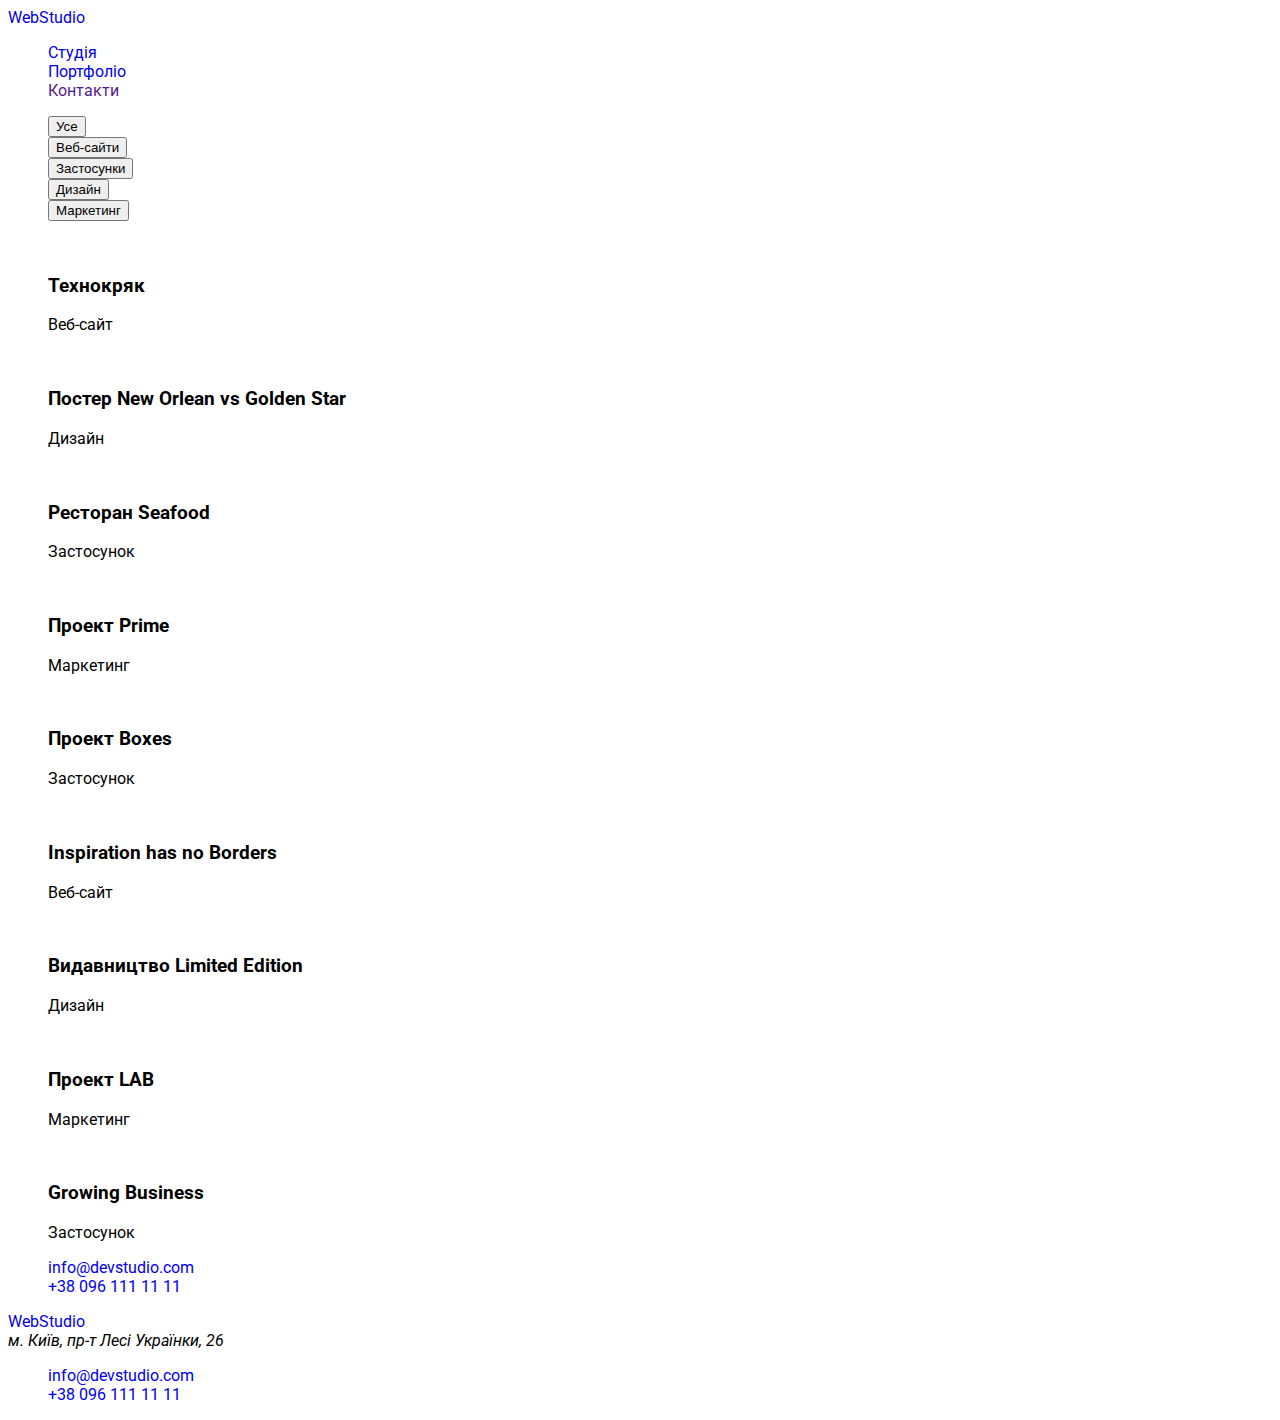
==== portfolio.html @ 5c5d0415 "modified:   index.html 	new file:   portfolio.html 	modified:   styles.css" ====
<!DOCTYPE html>
<html lang="en">

<head>
    <meta charset="UTF-8">
    <meta http-equiv="X-UA-Compatible" content="IE=edge">
    <meta name="viewport" content="width=device-width, initial-scale=1.0">
    <link rel="preconnect" href="https://fonts.googleapis.com">
    <link rel="preconnect" href="https://fonts.gstatic.com" crossorigin>
    <link
        href="https://fonts.googleapis.com/css2?family=Raleway:wght@700&family=Roboto:wght@400;500;700;900&display=swap"
        rel="stylesheet">
    <link rel="stylesheet" href="styles.css">
    <title>Webstudio - Portfolio</title>
</head>

<body>
    <header>
        <a href="index.html"><span>Web</span>Studio</a>
        <nav>
            <ul>
                <li><a href="index.html">Студія</a></li>
                <li><a href="portfolio.html">Портфоліо</a></li>
                <li><a href="">Контакти</a></li>
            </ul>
        </nav>
        <main>
            <section>
                <ul>
                    <li><button>Усе</button></li>
                    <li><button>Веб-сайти</button></li>
                    <li><button>Застосунки</button></li>
                    <li><button>Дизайн</button></li>
                    <li><button>Маркетинг</button></li>
                </ul>
                <ul>
                    <li>
                        <img src="images/marketEl1.jpg" alt="">
                        <h3>Технокряк</h3>
                        <p>Веб-сайт</p>
                    </li>
                    <li>
                        <img src="images/marketEl2.jpg" alt="">
                        <h3>Постер New Orlean vs Golden Star</h3>
                        <p>Дизайн</p>
                    </li>
                    <li>
                        <img src="images/marketEl3.jpg" alt="">
                        <h3>Ресторан Seafood</h3>
                        <p>Застосунок</p>
                    </li>
                    <li>
                        <img src="images/marketEl4.jpg" alt="">
                        <h3>Проект Prime</h3>
                        <p>Маркетинг</p>
                    </li>
                    <li>
                        <img src="images/marketEl5.jpg" alt="">
                        <h3>Проект Boxes</h3>
                        <p>Застосунок</p>
                    </li>
                    <li>
                        <img src="images/marketEl6.jpg" alt="">
                        <h3>Inspiration has no Borders</h3>
                        <p>Веб-сайт</p>
                    </li>
                    <li>
                        <img src="images/marketEl7.jpg" alt="">
                        <h3>Видавництво Limited Edition</h3>
                        <p>Дизайн</p>
                    </li>
                    <li>
                        <img src="images/marketEl8.jpg" alt="">
                        <h3>Проект LAB</h3>
                        <p>Маркетинг</p>
                    </li>
                    <li>
                        <img src="images/marketEl9.jpg" alt="">
                        <h3>Growing Business</h3>
                        <p>Застосунок</p>
                    </li>
                </ul>
            </section>
        </main>
        <ul>
            <li><a href="mailto:info@devstudio.com">info@devstudio.com</a></li>
            <li><a href="tel:+380961111111">+38 096 111 11 11</a></li>
        </ul>
    </header>
    <main></main>
    <footer>
        <a href="index.html"><span>Web</span>Studio</a>
        <address>м. Київ, пр-т Лесі Українки, 26</address>
        <ul>
            <li><a href="mailto:info@devstudio.com">info@devstudio.com</a></li>
            <li><a href="tel:+380961111111">+38 096 111 11 11</a></li>
        </ul>
    </footer>
</body>

</html>
---- styles.css ----
/* 
background: #2196F3;
background: #212121;
background: #757575;
background: #FFFFFF99;
*/

body {
    font-family: 'Roboto', sans-serif;
}

a {
    text-decoration: none;
}

ul {
    list-style: none;
}
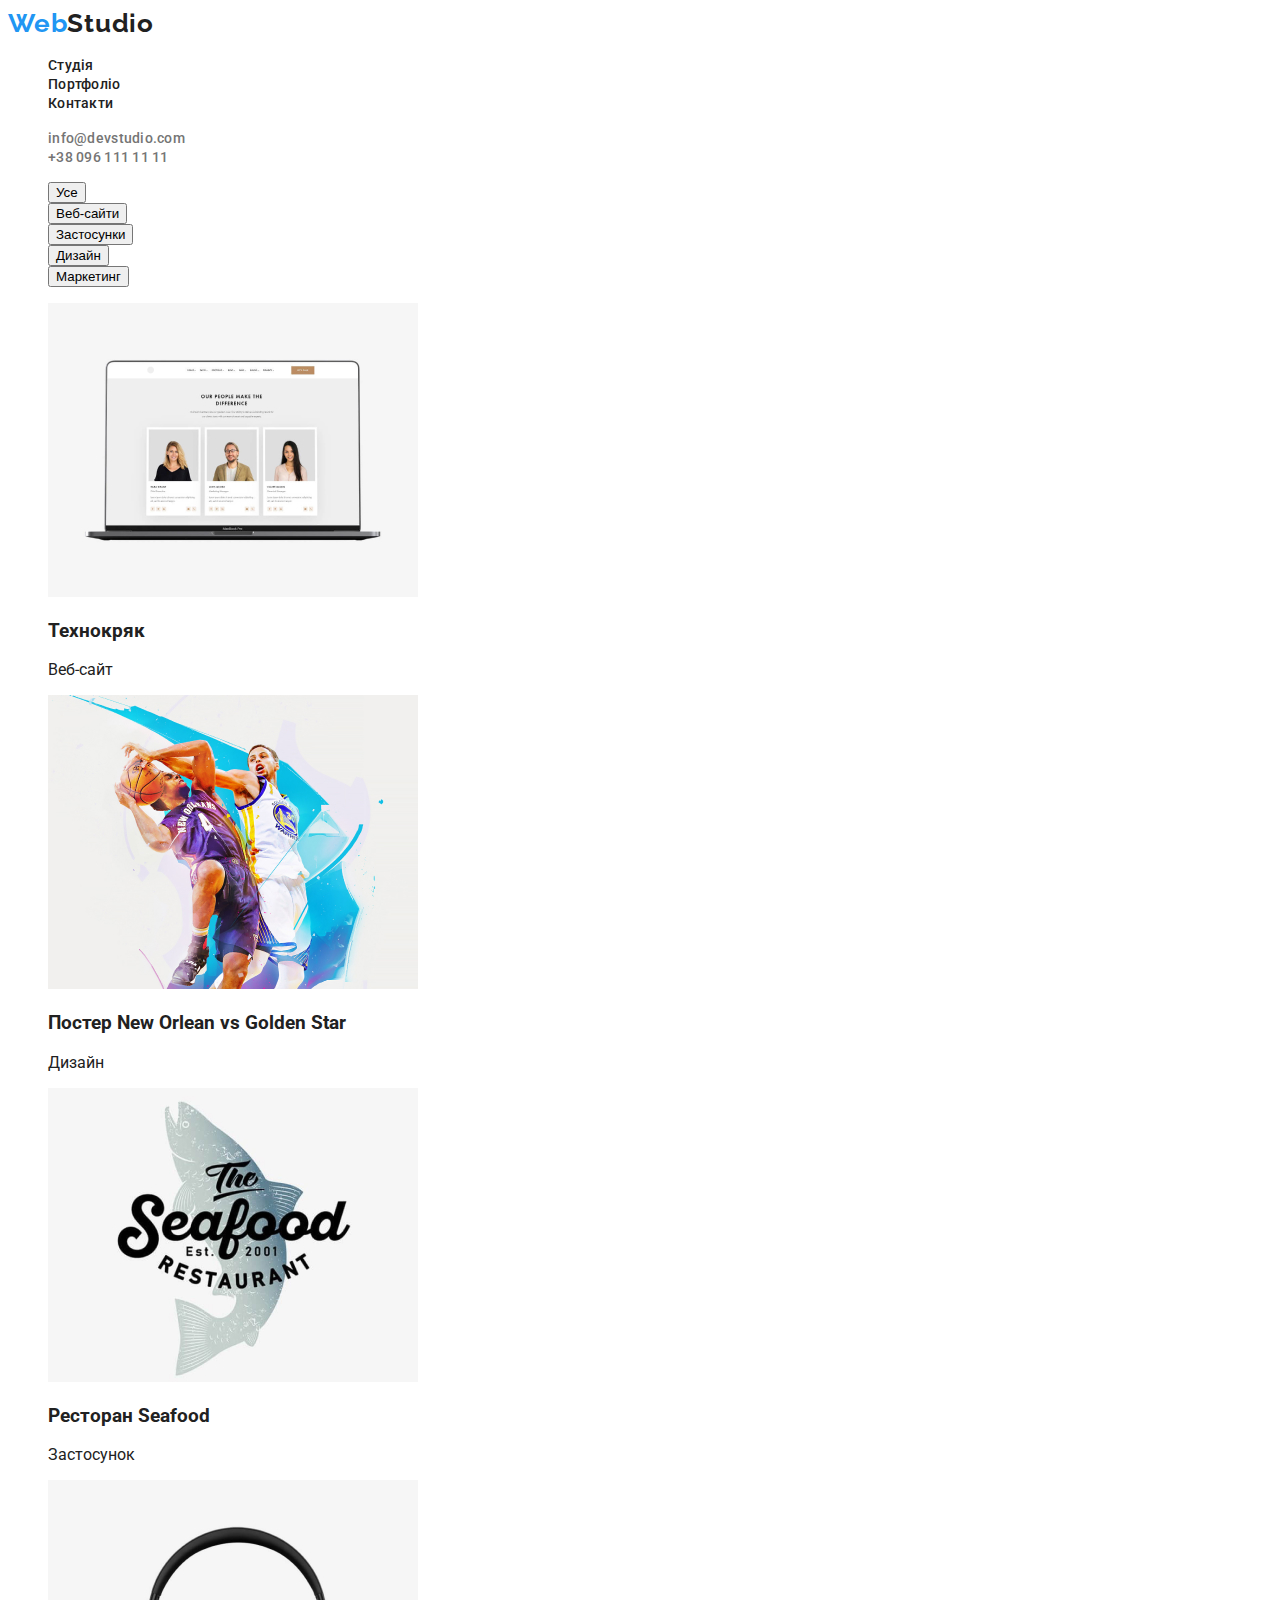
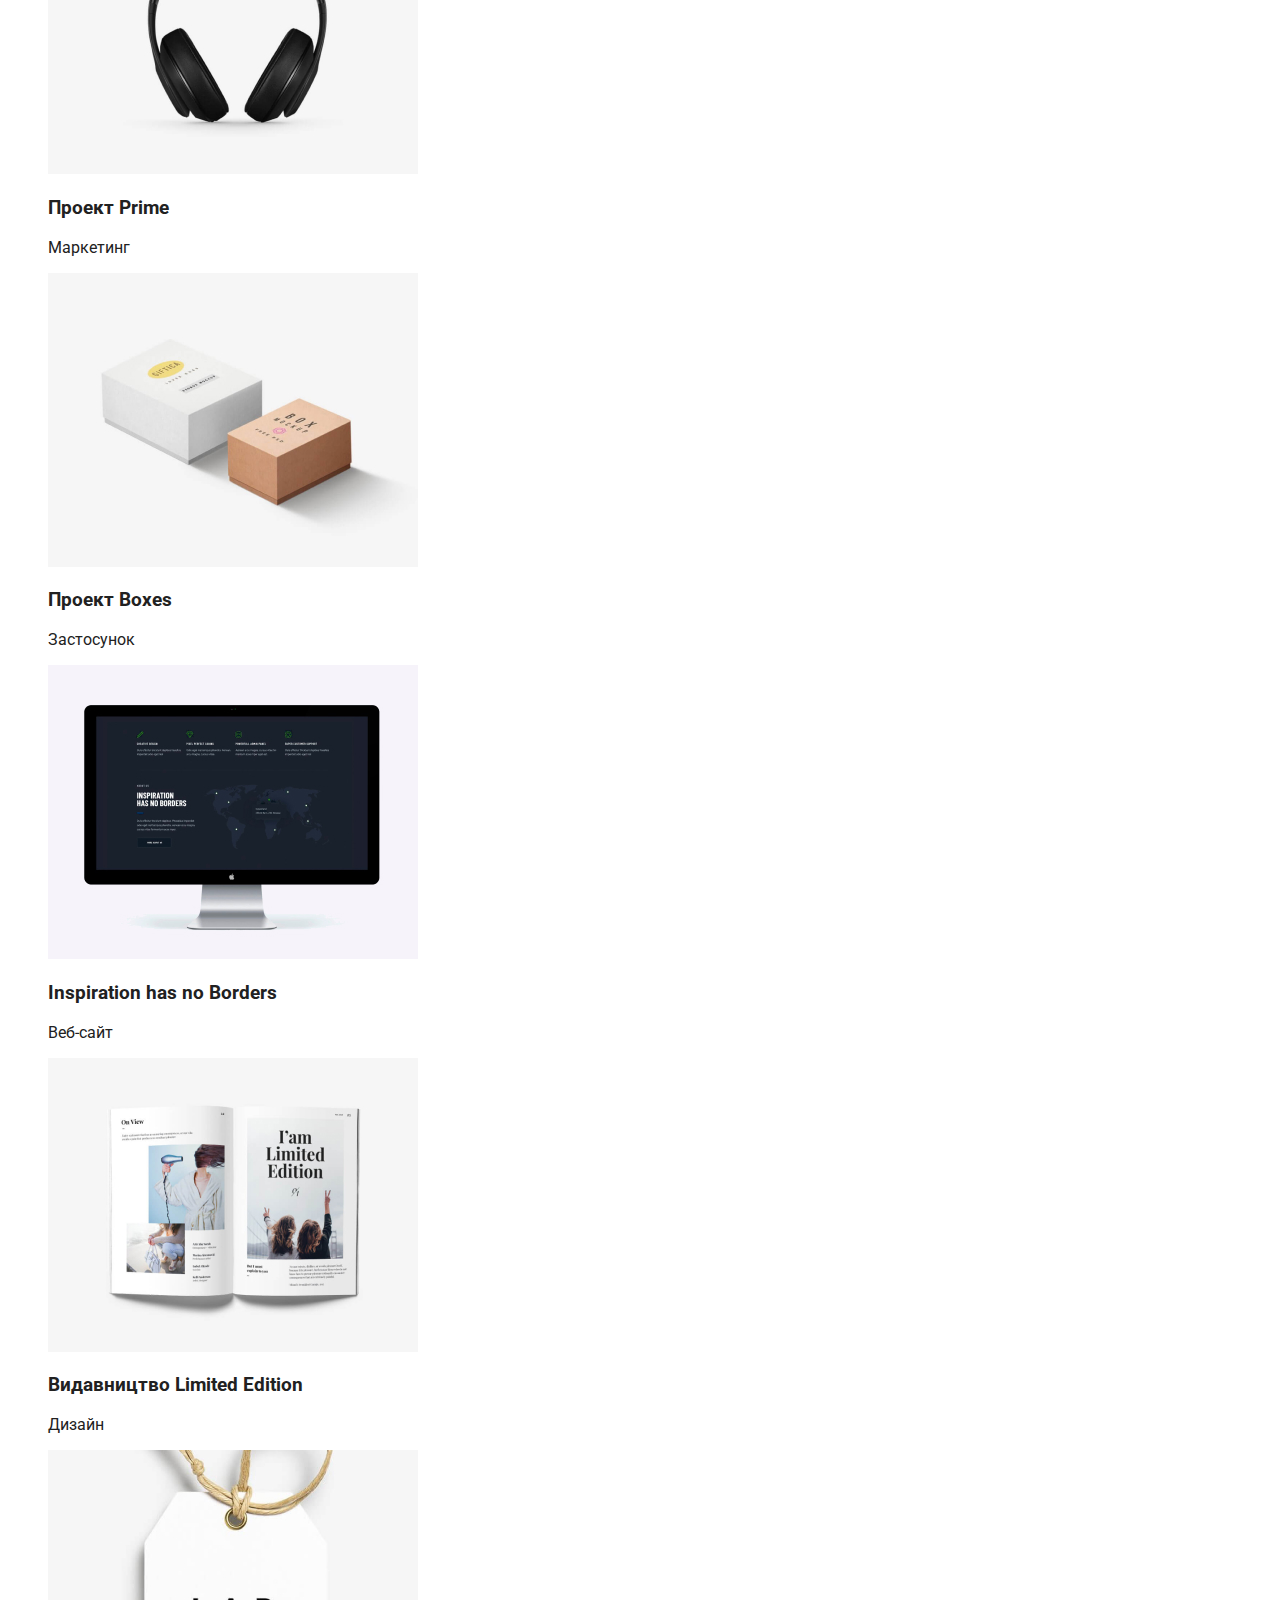
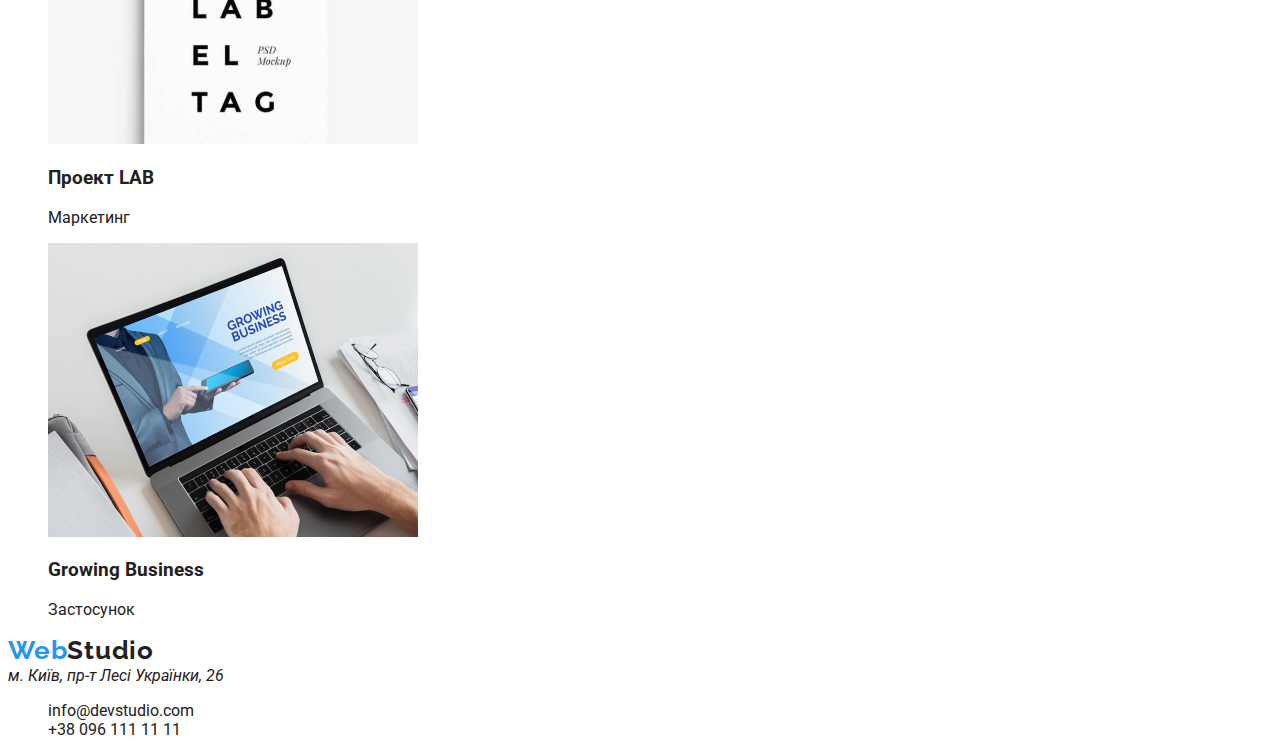
==== commit 35af5d91: "modified:   index.html 	modified:   portfolio.html 	modified:   styles.css" ====
--- a/portfolio.html
+++ b/portfolio.html
@@ -16,80 +16,89 @@
 
 <body>
     <header>
-        <a href="index.html"><span>Web</span>Studio</a>
+        <a class="logo" href="index.html"><span>Web</span>Studio</a>
         <nav>
-            <ul>
-                <li><a href="index.html">Студія</a></li>
-                <li><a href="portfolio.html">Портфоліо</a></li>
-                <li><a href="">Контакти</a></li>
+            <ul class="nav-list">
+                <li class="naw-item">
+                    <a class="nav-link" href="index.html">Студія</a>
+                </li>
+                <li class="naw-item">
+                    <a class="nav-link" href="portfolio.html">Портфоліо</a>
+                </li>
+                <li class="naw-item">
+                    <a class="nav-link" href="">Контакти</a>
+                </li>
             </ul>
         </nav>
-        <main>
-            <section>
-                <ul>
-                    <li><button>Усе</button></li>
-                    <li><button>Веб-сайти</button></li>
-                    <li><button>Застосунки</button></li>
-                    <li><button>Дизайн</button></li>
-                    <li><button>Маркетинг</button></li>
-                </ul>
-                <ul>
-                    <li>
-                        <img src="images/marketEl1.jpg" alt="">
-                        <h3>Технокряк</h3>
-                        <p>Веб-сайт</p>
-                    </li>
-                    <li>
-                        <img src="images/marketEl2.jpg" alt="">
-                        <h3>Постер New Orlean vs Golden Star</h3>
-                        <p>Дизайн</p>
-                    </li>
-                    <li>
-                        <img src="images/marketEl3.jpg" alt="">
-                        <h3>Ресторан Seafood</h3>
-                        <p>Застосунок</p>
-                    </li>
-                    <li>
-                        <img src="images/marketEl4.jpg" alt="">
-                        <h3>Проект Prime</h3>
-                        <p>Маркетинг</p>
-                    </li>
-                    <li>
-                        <img src="images/marketEl5.jpg" alt="">
-                        <h3>Проект Boxes</h3>
-                        <p>Застосунок</p>
-                    </li>
-                    <li>
-                        <img src="images/marketEl6.jpg" alt="">
-                        <h3>Inspiration has no Borders</h3>
-                        <p>Веб-сайт</p>
-                    </li>
-                    <li>
-                        <img src="images/marketEl7.jpg" alt="">
-                        <h3>Видавництво Limited Edition</h3>
-                        <p>Дизайн</p>
-                    </li>
-                    <li>
-                        <img src="images/marketEl8.jpg" alt="">
-                        <h3>Проект LAB</h3>
-                        <p>Маркетинг</p>
-                    </li>
-                    <li>
-                        <img src="images/marketEl9.jpg" alt="">
-                        <h3>Growing Business</h3>
-                        <p>Застосунок</p>
-                    </li>
-                </ul>
-            </section>
-        </main>
-        <ul>
-            <li><a href="mailto:info@devstudio.com">info@devstudio.com</a></li>
-            <li><a href="tel:+380961111111">+38 096 111 11 11</a></li>
+        <ul class="contacts-list">
+            <li class="contact-item">
+                <a class="contact-link" href="mailto:info@devstudio.com">info@devstudio.com</a>
+            </li>
+            <li class="contact-item">
+                <a class="contact-link" href="tel:+380961111111">+38 096 111 11 11</a>
+            </li>
         </ul>
     </header>
-    <main></main>
+    <main>
+        <section>
+            <ul>
+                <li><button>Усе</button></li>
+                <li><button>Веб-сайти</button></li>
+                <li><button>Застосунки</button></li>
+                <li><button>Дизайн</button></li>
+                <li><button>Маркетинг</button></li>
+            </ul>
+            <ul>
+                <li>
+                    <img src="images/marketEl1.jpg" alt="">
+                    <h3>Технокряк</h3>
+                    <p>Веб-сайт</p>
+                </li>
+                <li>
+                    <img src="images/marketEl2.jpg" alt="">
+                    <h3>Постер New Orlean vs Golden Star</h3>
+                    <p>Дизайн</p>
+                </li>
+                <li>
+                    <img src="images/marketEl3.jpg" alt="">
+                    <h3>Ресторан Seafood</h3>
+                    <p>Застосунок</p>
+                </li>
+                <li>
+                    <img src="images/marketEl4.jpg" alt="">
+                    <h3>Проект Prime</h3>
+                    <p>Маркетинг</p>
+                </li>
+                <li>
+                    <img src="images/marketEl5.jpg" alt="">
+                    <h3>Проект Boxes</h3>
+                    <p>Застосунок</p>
+                </li>
+                <li>
+                    <img src="images/marketEl6.jpg" alt="">
+                    <h3>Inspiration has no Borders</h3>
+                    <p>Веб-сайт</p>
+                </li>
+                <li>
+                    <img src="images/marketEl7.jpg" alt="">
+                    <h3>Видавництво Limited Edition</h3>
+                    <p>Дизайн</p>
+                </li>
+                <li>
+                    <img src="images/marketEl8.jpg" alt="">
+                    <h3>Проект LAB</h3>
+                    <p>Маркетинг</p>
+                </li>
+                <li>
+                    <img src="images/marketEl9.jpg" alt="">
+                    <h3>Growing Business</h3>
+                    <p>Застосунок</p>
+                </li>
+            </ul>
+        </section>
+    </main>
     <footer>
-        <a href="index.html"><span>Web</span>Studio</a>
+        <a class="logo" href="index.html"><span>Web</span>Studio</a>
         <address>м. Київ, пр-т Лесі Українки, 26</address>
         <ul>
             <li><a href="mailto:info@devstudio.com">info@devstudio.com</a></li>
--- a/styles.css
+++ b/styles.css
@@ -1,18 +1,70 @@
-/* 
-background: #2196F3;
-background: #212121;
-background: #757575;
-background: #FFFFFF99;
-*/
+:root {
+    --accent-color: #2196F3;
+    --primary-color: #212121;
+    --secondary-color: #757575;
+    --thirdly-color: #FFFFFF99;
+    --background-color: #2F303A;
+}
 
 body {
     font-family: 'Roboto', sans-serif;
+    color: var(--primary-color);
 }
 
 a {
     text-decoration: none;
+    color: inherit;
 }
 
 ul {
     list-style: none;
+}
+
+.logo {
+    font-family: 'Raleway';
+    font-style: normal;
+    font-weight: 700;
+    font-size: 26px;
+    line-height: 31px;
+    letter-spacing: 0.03em;
+}
+
+.logo span {
+    color: var(--accent-color);
+}
+
+.nav-link,
+.contact-link {
+    font-style: normal;
+    font-weight: 500;
+    font-size: 14px;
+    line-height: 16px;
+    letter-spacing: 0.02em;
+    color: var(--primary-color);
+}
+
+.nav-link:hover,
+.nav-link:focus,
+.contact-link:hover,
+.contact-link:focus {
+    color: var(--accent-color);
+}
+
+.contact-link {
+    color: var(--secondary-color);
+}
+
+.hero {
+    background-color: var(--background-color);
+}
+
+.hero-title {
+    font-style: normal;
+    font-weight: 900;
+    font-size: 44px;
+    line-height: 60px;
+    letter-spacing: 0.06em;
+    color: #fff;
+    text-align: center;
+    text-transform: uppercase;
 }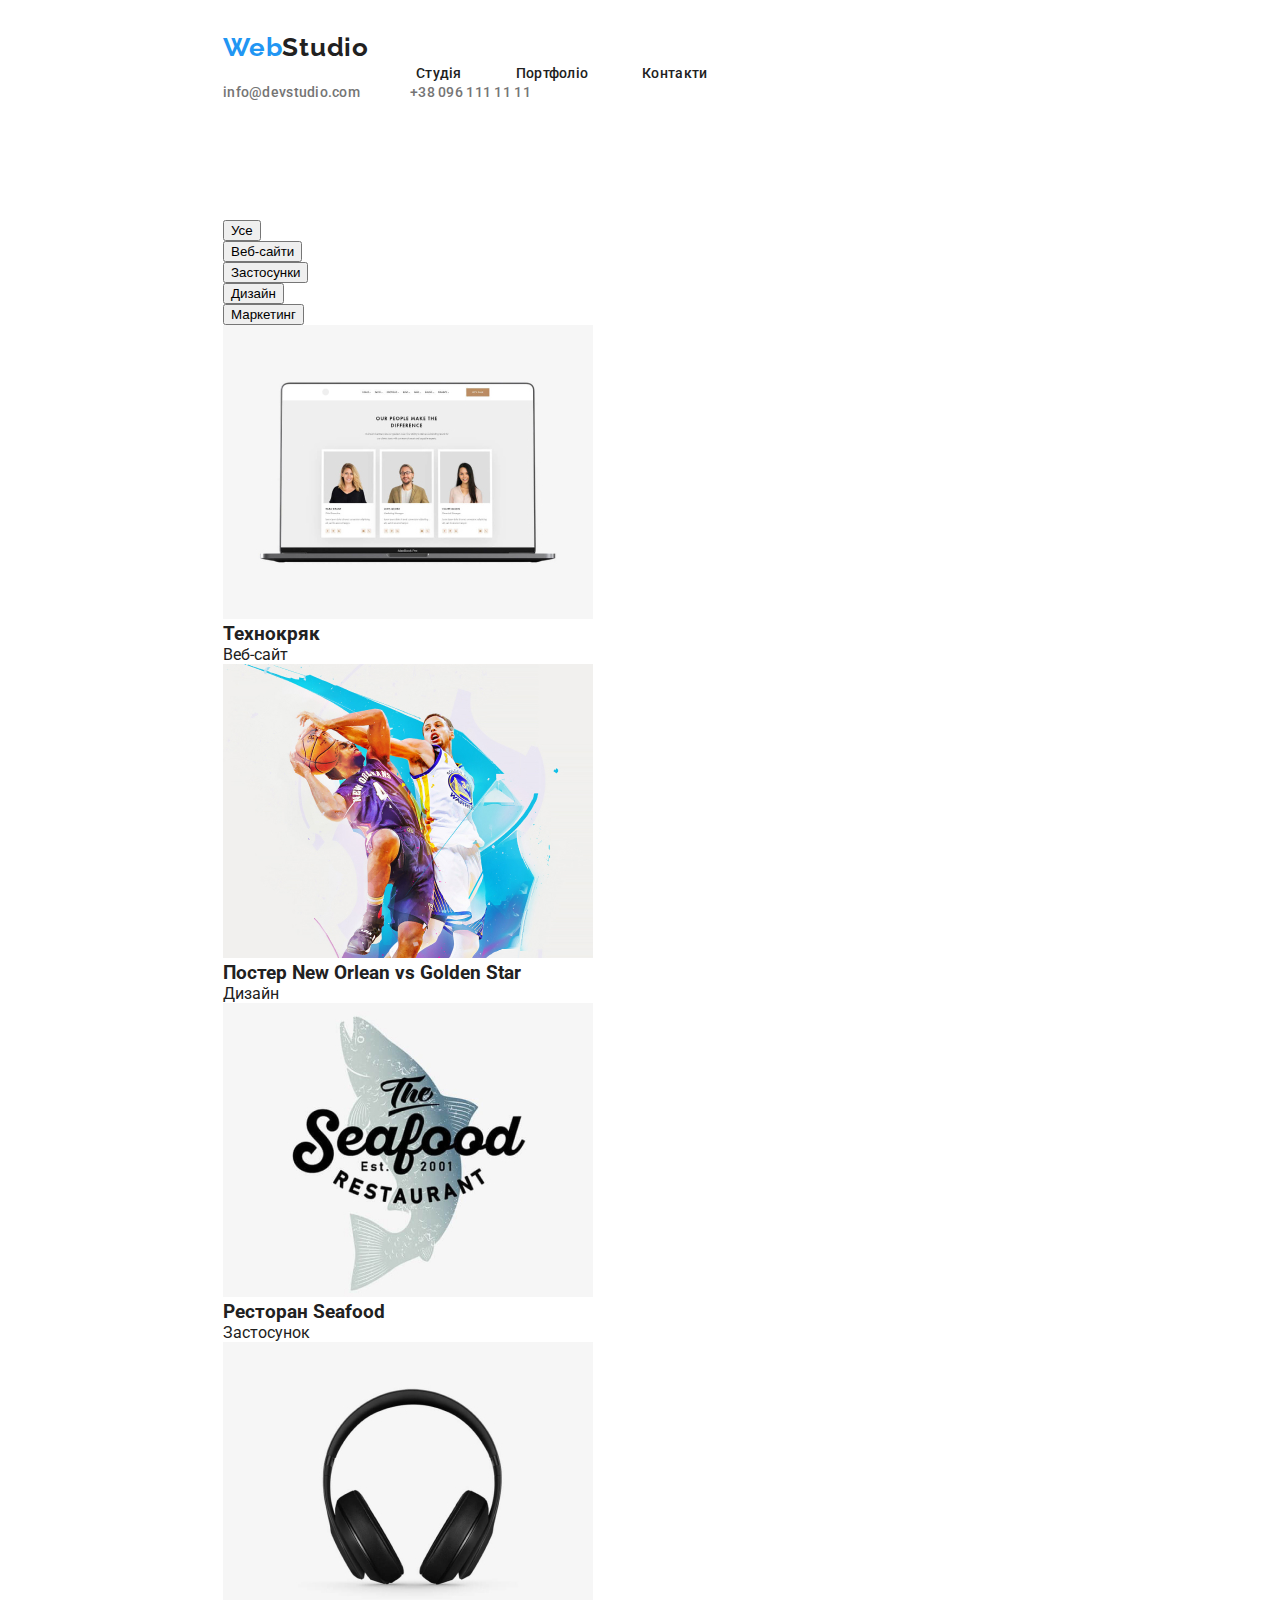
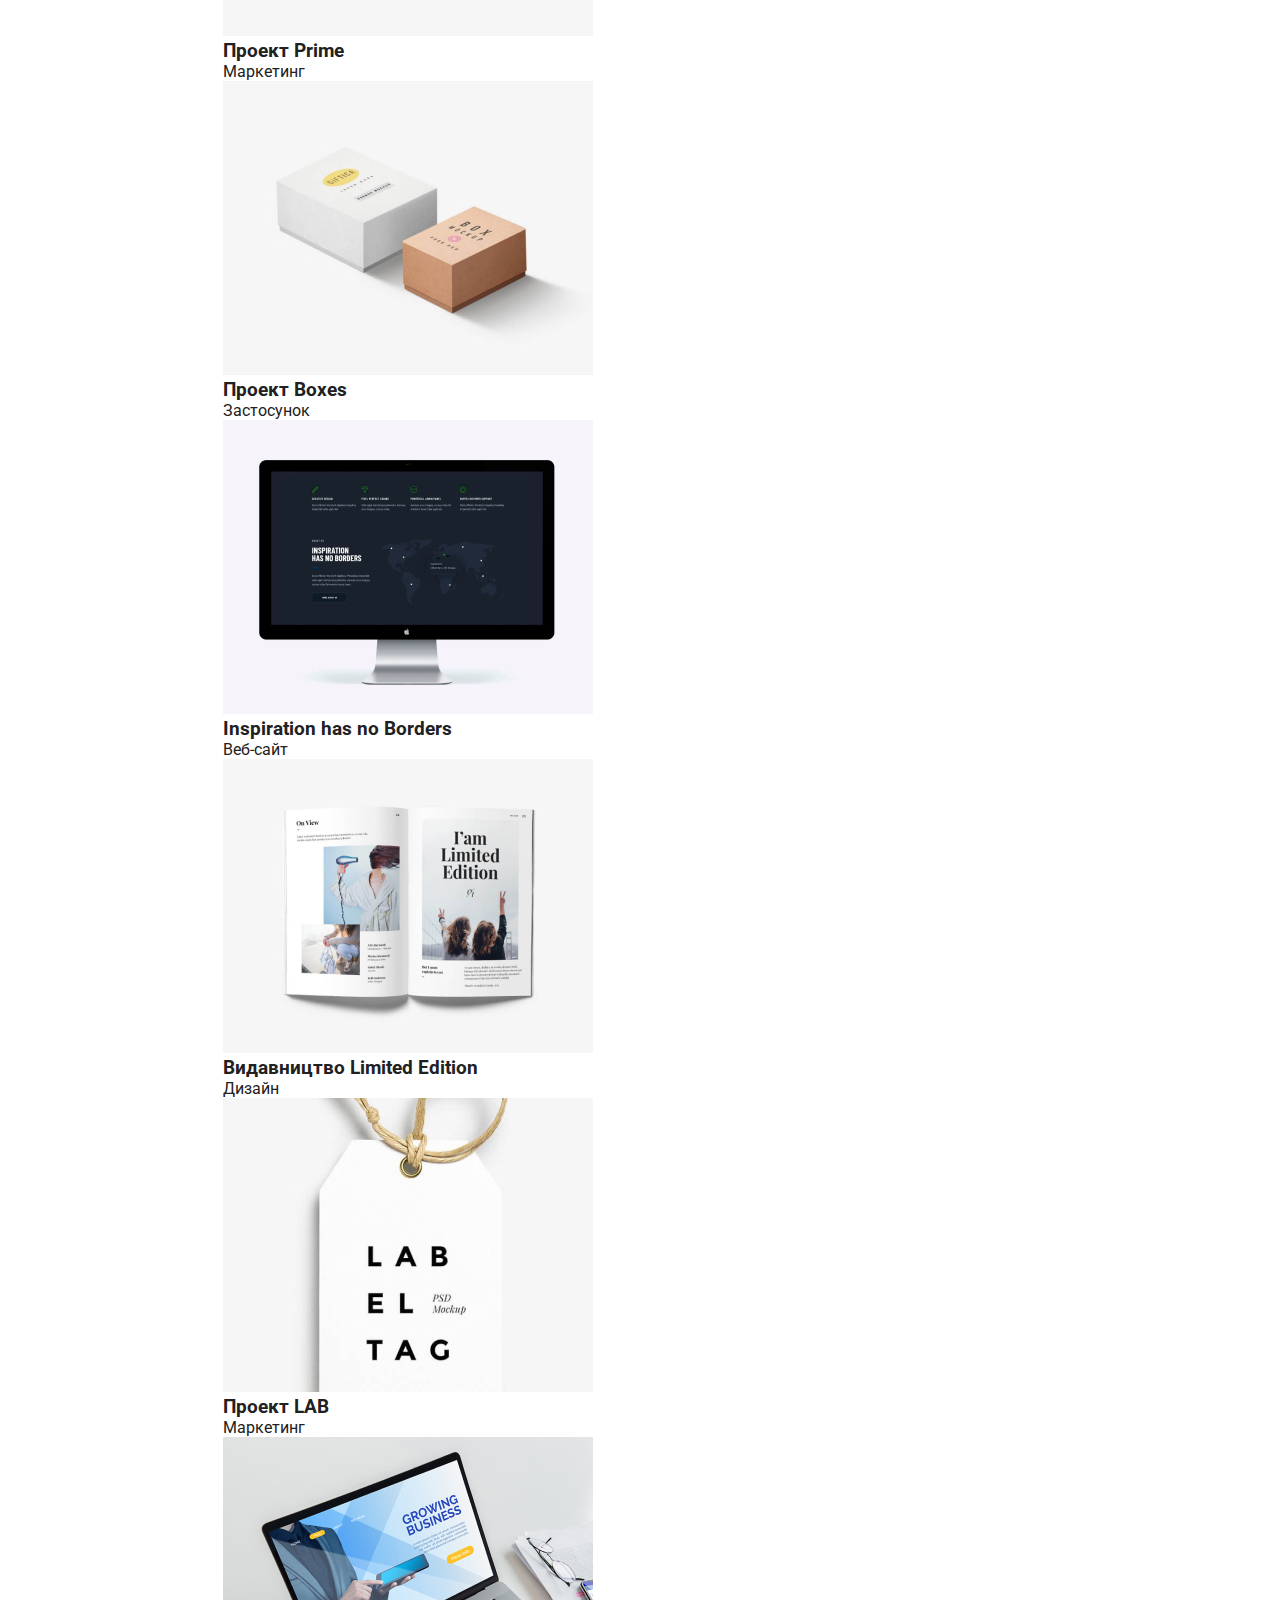
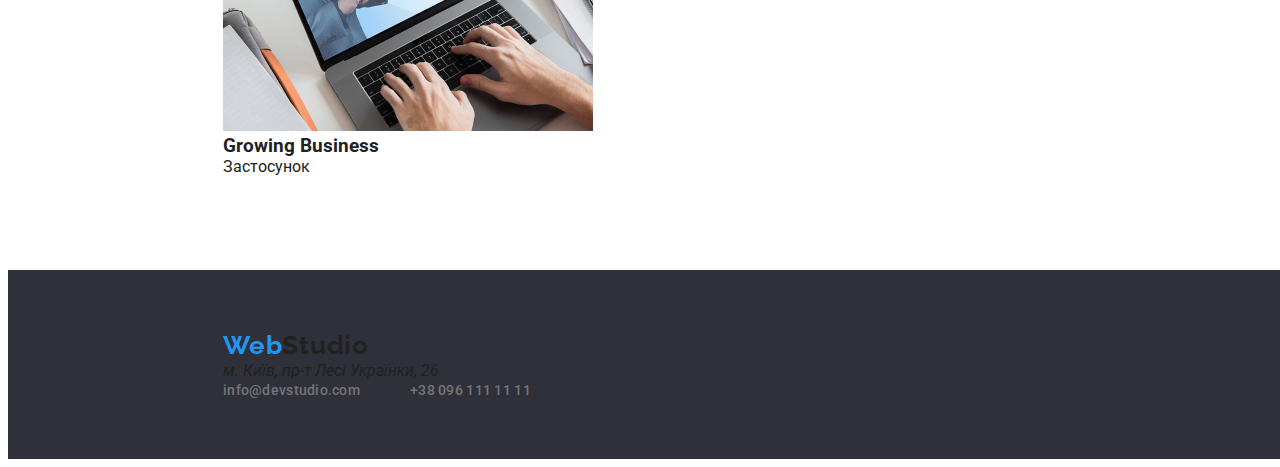
==== commit 5583ae3d: "modified:   index.html 	modified:   portfolio.html 	modified:   styles.css" ====
--- a/portfolio.html
+++ b/portfolio.html
@@ -5,105 +5,119 @@
     <meta charset="UTF-8">
     <meta http-equiv="X-UA-Compatible" content="IE=edge">
     <meta name="viewport" content="width=device-width, initial-scale=1.0">
+    <title>Webstudio</title>
+    <link rel="stylesheet" href="https://cdnjs.cloudflare.com/ajax/libs/modern-normalize/1.1.0/modern-normalize.min.css"
+        integrity="sha512-wpPYUAdjBVSE4KJnH1VR1HeZfpl1ub8YT/NKx4PuQ5NmX2tKuGu6U/JRp5y+Y8XG2tV+wKQpNHVUX03MfMFn9Q=="
+        crossorigin="anonymous" referrerpolicy="no-referrer" />
     <link rel="preconnect" href="https://fonts.googleapis.com">
     <link rel="preconnect" href="https://fonts.gstatic.com" crossorigin>
     <link
         href="https://fonts.googleapis.com/css2?family=Raleway:wght@700&family=Roboto:wght@400;500;700;900&display=swap"
         rel="stylesheet">
     <link rel="stylesheet" href="styles.css">
-    <title>Webstudio - Portfolio</title>
 </head>
 
 <body>
-    <header>
-        <a class="logo" href="index.html"><span>Web</span>Studio</a>
-        <nav>
-            <ul class="nav-list">
-                <li class="naw-item">
-                    <a class="nav-link" href="index.html">Студія</a>
+    <header class="section header">
+        <div class="container">
+            <a class="logo" href="index.html"><span>Web</span>Studio</a>
+            <nav>
+                <ul class="nav-list">
+                    <li class="nav-item">
+                        <a class="nav-link" href="index.html">Студія</a>
+                    </li>
+                    <li class="nav-item">
+                        <a class="nav-link" href="portfolio.html">Портфоліо</a>
+                    </li>
+                    <li class="nav-item">
+                        <a class="nav-link" href="">Контакти</a>
+                    </li>
+                </ul>
+            </nav>
+            <ul class="contacts-list">
+                <li class="contact-item">
+                    <a class="contact-link" href="mailto:info@devstudio.com">info@devstudio.com</a>
                 </li>
-                <li class="naw-item">
-                    <a class="nav-link" href="portfolio.html">Портфоліо</a>
-                </li>
-                <li class="naw-item">
-                    <a class="nav-link" href="">Контакти</a>
+                <li class="contact-item">
+                    <a class="contact-link" href="tel:+380961111111">+38 096 111 11 11</a>
                 </li>
             </ul>
-        </nav>
-        <ul class="contacts-list">
-            <li class="contact-item">
-                <a class="contact-link" href="mailto:info@devstudio.com">info@devstudio.com</a>
-            </li>
-            <li class="contact-item">
-                <a class="contact-link" href="tel:+380961111111">+38 096 111 11 11</a>
-            </li>
-        </ul>
+        </div>
     </header>
+
     <main>
-        <section>
-            <ul>
-                <li><button>Усе</button></li>
-                <li><button>Веб-сайти</button></li>
-                <li><button>Застосунки</button></li>
-                <li><button>Дизайн</button></li>
-                <li><button>Маркетинг</button></li>
-            </ul>
-            <ul>
-                <li>
-                    <img src="images/marketEl1.jpg" alt="">
-                    <h3>Технокряк</h3>
-                    <p>Веб-сайт</p>
+        <section class="section">
+            <div class="container">
+                <ul>
+                    <li><button>Усе</button></li>
+                    <li><button>Веб-сайти</button></li>
+                    <li><button>Застосунки</button></li>
+                    <li><button>Дизайн</button></li>
+                    <li><button>Маркетинг</button></li>
+                </ul>
+                <ul>
+                    <li>
+                        <img src="images/marketEl1.jpg" alt="">
+                        <h3>Технокряк</h3>
+                        <p>Веб-сайт</p>
+                    </li>
+                    <li>
+                        <img src="images/marketEl2.jpg" alt="">
+                        <h3>Постер New Orlean vs Golden Star</h3>
+                        <p>Дизайн</p>
+                    </li>
+                    <li>
+                        <img src="images/marketEl3.jpg" alt="">
+                        <h3>Ресторан Seafood</h3>
+                        <p>Застосунок</p>
+                    </li>
+                    <li>
+                        <img src="images/marketEl4.jpg" alt="">
+                        <h3>Проект Prime</h3>
+                        <p>Маркетинг</p>
+                    </li>
+                    <li>
+                        <img src="images/marketEl5.jpg" alt="">
+                        <h3>Проект Boxes</h3>
+                        <p>Застосунок</p>
+                    </li>
+                    <li>
+                        <img src="images/marketEl6.jpg" alt="">
+                        <h3>Inspiration has no Borders</h3>
+                        <p>Веб-сайт</p>
+                    </li>
+                    <li>
+                        <img src="images/marketEl7.jpg" alt="">
+                        <h3>Видавництво Limited Edition</h3>
+                        <p>Дизайн</p>
+                    </li>
+                    <li>
+                        <img src="images/marketEl8.jpg" alt="">
+                        <h3>Проект LAB</h3>
+                        <p>Маркетинг</p>
+                    </li>
+                    <li>
+                        <img src="images/marketEl9.jpg" alt="">
+                        <h3>Growing Business</h3>
+                        <p>Застосунок</p>
+                    </li>
+                </ul>
+            </div>
+        </section>
+    </main>
+    <footer class="footer section">
+        <div class="container">
+            <a class="logo" href="index.html"><span>Web</span>Studio</a>
+            <address>м. Київ, пр-т Лесі Українки, 26</address>
+            <ul class="contacts-list">
+                <li class="contact-item">
+                    <a class="contact-link" href="mailto:info@devstudio.com">info@devstudio.com</a>
                 </li>
-                <li>
-                    <img src="images/marketEl2.jpg" alt="">
-                    <h3>Постер New Orlean vs Golden Star</h3>
-                    <p>Дизайн</p>
-                </li>
-                <li>
-                    <img src="images/marketEl3.jpg" alt="">
-                    <h3>Ресторан Seafood</h3>
-                    <p>Застосунок</p>
-                </li>
-                <li>
-                    <img src="images/marketEl4.jpg" alt="">
-                    <h3>Проект Prime</h3>
-                    <p>Маркетинг</p>
-                </li>
-                <li>
-                    <img src="images/marketEl5.jpg" alt="">
-                    <h3>Проект Boxes</h3>
-                    <p>Застосунок</p>
-                </li>
-                <li>
-                    <img src="images/marketEl6.jpg" alt="">
-                    <h3>Inspiration has no Borders</h3>
-                    <p>Веб-сайт</p>
-                </li>
-                <li>
-                    <img src="images/marketEl7.jpg" alt="">
-                    <h3>Видавництво Limited Edition</h3>
-                    <p>Дизайн</p>
-                </li>
-                <li>
-                    <img src="images/marketEl8.jpg" alt="">
-                    <h3>Проект LAB</h3>
-                    <p>Маркетинг</p>
-                </li>
-                <li>
-                    <img src="images/marketEl9.jpg" alt="">
-                    <h3>Growing Business</h3>
-                    <p>Застосунок</p>
+                <li class="contact-item">
+                    <a class="contact-link" href="tel:+380961111111">+38 096 111 11 11</a>
                 </li>
             </ul>
-        </section>
-    </main>
-    <footer>
-        <a class="logo" href="index.html"><span>Web</span>Studio</a>
-        <address>м. Київ, пр-т Лесі Українки, 26</address>
-        <ul>
-            <li><a href="mailto:info@devstudio.com">info@devstudio.com</a></li>
-            <li><a href="tel:+380961111111">+38 096 111 11 11</a></li>
-        </ul>
+        </div>
     </footer>
 </body>
 
--- a/styles.css
+++ b/styles.css
@@ -6,18 +6,50 @@
     --background-color: #2F303A;
 }
 
+*,
+*::before,
+*::after {
+    box-sizing: border-box;
+}
+
 body {
     font-family: 'Roboto', sans-serif;
     color: var(--primary-color);
 }
 
+h1,
+h2,
+h3,
+p,
+ul,
 a {
-    text-decoration: none;
-    color: inherit;
+    margin: 0;
+    padding: 0;
 }
 
-ul {
-    list-style: none;
+/*        here |min|-width 1600 must be width 1600 */
+.section {
+    width: 1600px;
+    padding-top: 94px;
+    padding-bottom: 94px;
+}
+
+.container {
+    width: 1200px;
+    padding-left: 15px;
+    padding-right: 15px;
+    margin-left: auto;
+    margin-right: auto;
+}
+
+.section.header {
+    padding-top: 24px;
+    padding-bottom: 25px;
+}
+
+.container.nav {
+    display: flex;
+    align-items: center;
 }
 
 .logo {
@@ -31,6 +63,38 @@
 
 .logo span {
     color: var(--accent-color);
+}
+
+nav {
+    margin-left: 193px;
+}
+
+ul {
+    list-style: none;
+}
+
+.nav-list {
+    display: flex;
+}
+
+.nav-item:not(:first-child) {
+    margin-left: 54px;
+}
+
+
+.contacts-list {
+    display: flex;
+    margin-left: auto;
+}
+
+.contact-item:not(:first-child) {
+    margin-left: 50px;
+}
+
+a {
+    text-decoration: none;
+    color: inherit;
+    color: var(--primary-color);
 }
 
 .nav-link,
@@ -54,7 +118,18 @@
     color: var(--secondary-color);
 }
 
-.hero {
+
+
+
+
+
+section.hero {
+    padding-top: 200px;
+    padding-bottom: 200px;
+}
+
+section.hero,
+footer.footer {
     background-color: var(--background-color);
 }
 
@@ -67,4 +142,9 @@
     color: #fff;
     text-align: center;
     text-transform: uppercase;
+}
+
+footer.footer {
+    padding-top: 60px;
+    padding-bottom: 60px;
 }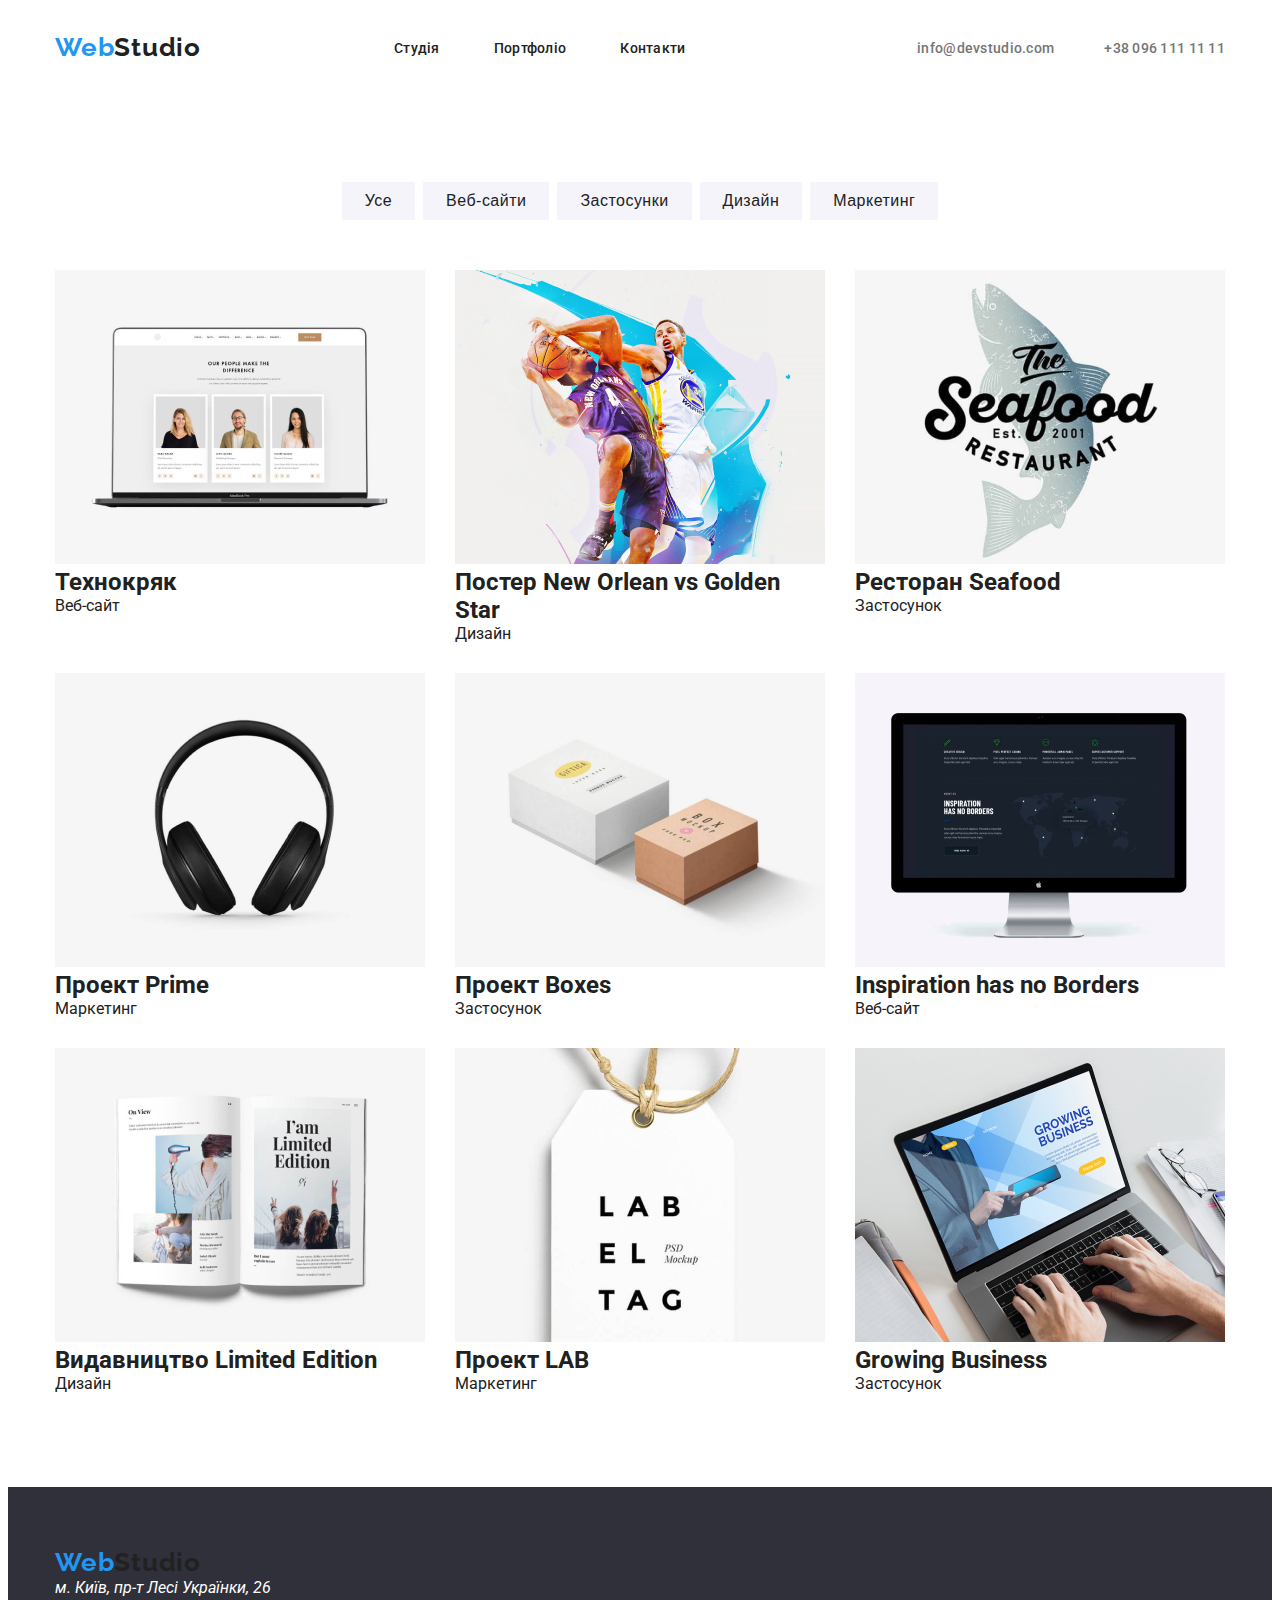
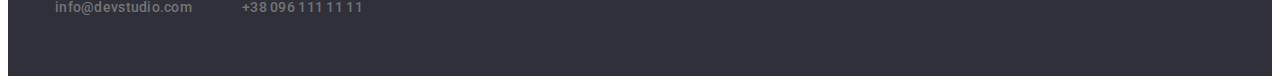
==== commit 98d48f4b: "modified:   index.html 	modified:   portfolio.html 	modified:   styles.css" ====
--- a/portfolio.html
+++ b/portfolio.html
@@ -19,7 +19,7 @@
 
 <body>
     <header class="section header">
-        <div class="container">
+        <div class="container nav">
             <a class="logo" href="index.html"><span>Web</span>Studio</a>
             <nav>
                 <ul class="nav-list">
@@ -27,7 +27,7 @@
                         <a class="nav-link" href="index.html">Студія</a>
                     </li>
                     <li class="nav-item">
-                        <a class="nav-link" href="portfolio.html">Портфоліо</a>
+                        <a class="nav-link" href="">Портфоліо</a>
                     </li>
                     <li class="nav-item">
                         <a class="nav-link" href="">Контакти</a>
@@ -48,58 +48,86 @@
     <main>
         <section class="section">
             <div class="container">
-                <ul>
-                    <li><button>Усе</button></li>
-                    <li><button>Веб-сайти</button></li>
-                    <li><button>Застосунки</button></li>
-                    <li><button>Дизайн</button></li>
-                    <li><button>Маркетинг</button></li>
-                </ul>
-                <ul>
+                <ul class="filter">
                     <li>
-                        <img src="images/marketEl1.jpg" alt="">
-                        <h3>Технокряк</h3>
-                        <p>Веб-сайт</p>
+                        <button class="filter-button" type="button">Усе</button>
                     </li>
                     <li>
-                        <img src="images/marketEl2.jpg" alt="">
-                        <h3>Постер New Orlean vs Golden Star</h3>
-                        <p>Дизайн</p>
+                        <button class="filter-button" type="button">Веб-сайти</button>
                     </li>
                     <li>
-                        <img src="images/marketEl3.jpg" alt="">
-                        <h3>Ресторан Seafood</h3>
-                        <p>Застосунок</p>
+                        <button class="filter-button" type="button">Застосунки</button>
                     </li>
                     <li>
-                        <img src="images/marketEl4.jpg" alt="">
-                        <h3>Проект Prime</h3>
-                        <p>Маркетинг</p>
+                        <button class="filter-button" type="button">Дизайн</button>
                     </li>
                     <li>
-                        <img src="images/marketEl5.jpg" alt="">
-                        <h3>Проект Boxes</h3>
-                        <p>Застосунок</p>
+                        <button class="filter-button" type="button">Маркетинг</button>
                     </li>
-                    <li>
-                        <img src="images/marketEl6.jpg" alt="">
-                        <h3>Inspiration has no Borders</h3>
-                        <p>Веб-сайт</p>
+                </ul>
+                <ul class="examples">
+                    <li class="examples-link">
+                        <a href="">
+                            <img src="images/marketEl1.jpg" alt="">
+                            <h2>Технокряк</h2>
+                            <p>Веб-сайт</p>
+                        </a>
                     </li>
-                    <li>
-                        <img src="images/marketEl7.jpg" alt="">
-                        <h3>Видавництво Limited Edition</h3>
-                        <p>Дизайн</p>
+                    <li class="examples-link">
+                        <a href="">
+                            <img src="images/marketEl2.jpg" alt="">
+                            <h2>Постер New Orlean vs Golden Star</h2>
+                            <p>Дизайн</p>
+                        </a>
                     </li>
-                    <li>
-                        <img src="images/marketEl8.jpg" alt="">
-                        <h3>Проект LAB</h3>
-                        <p>Маркетинг</p>
+                    <li class="examples-link">
+                        <a href="">
+                            <img src="images/marketEl3.jpg" alt="">
+                            <h2>Ресторан Seafood</h2>
+                            <p>Застосунок</p>
+                        </a>
                     </li>
-                    <li>
-                        <img src="images/marketEl9.jpg" alt="">
-                        <h3>Growing Business</h3>
-                        <p>Застосунок</p>
+                    <li class="examples-link">
+                        <a href="">
+                            <img src="images/marketEl4.jpg" alt="">
+                            <h2>Проект Prime</h2>
+                            <p>Маркетинг</p>
+                        </a>
+                    </li>
+                    <li class="examples-link">
+                        <a href="">
+                            <img src="images/marketEl5.jpg" alt="">
+                            <h2>Проект Boxes</h2>
+                            <p>Застосунок</p>
+                        </a>
+                    </li>
+                    <li class="examples-link">
+                        <a href="">
+                            <img src="images/marketEl6.jpg" alt="">
+                            <h2>Inspiration has no Borders</h2>
+                            <p>Веб-сайт</p>
+                        </a>
+                    </li>
+                    <li class="examples-link">
+                        <a href="">
+                            <img src="images/marketEl7.jpg" alt="">
+                            <h2>Видавництво Limited Edition</h2>
+                            <p>Дизайн</p>
+                        </a>
+                    </li>
+                    <li class="examples-link">
+                        <a href="">
+                            <img src="images/marketEl8.jpg" alt="">
+                            <h2>Проект LAB</h2>
+                            <p>Маркетинг</p>
+                        </a>
+                    </li>
+                    <li class="examples-link">
+                        <a href="">
+                            <img src="images/marketEl9.jpg" alt="">
+                            <h2>Growing Business</h2>
+                            <p>Застосунок</p>
+                        </a>
                     </li>
                 </ul>
             </div>
--- a/styles.css
+++ b/styles.css
@@ -22,20 +22,23 @@
 h3,
 p,
 ul,
-a {
+a,
+button {
     margin: 0;
     padding: 0;
 }
 
-/*        here |min|-width 1600 must be width 1600 */
+/* width 1600 */
 .section {
-    width: 1600px;
+    /* width: 1600px; */
     padding-top: 94px;
     padding-bottom: 94px;
+    display: block;
 }
 
 .container {
-    width: 1200px;
+    /**/
+    max-width: 1200px;
     padding-left: 15px;
     padding-right: 15px;
     margin-left: auto;
@@ -118,11 +121,6 @@
     color: var(--secondary-color);
 }
 
-
-
-
-
-
 section.hero {
     padding-top: 200px;
     padding-bottom: 200px;
@@ -144,7 +142,150 @@
     text-transform: uppercase;
 }
 
+.features-title {
+    font-weight: 700;
+    font-size: 36px;
+    line-height: 42px;
+    text-align: center;
+    letter-spacing: 0.03em;
+    color: var(--primary-color);
+    padding-bottom: 50px;
+}
+
+.features-list {
+    display: flex;
+    justify-content: space-between;
+}
+
+.features-item {
+    width: 270px;
+}
+
+.features-item>h3 {
+    font-weight: 700;
+    font-size: 14px;
+    line-height: 16px;
+    letter-spacing: 0.03em;
+    text-transform: uppercase;
+}
+
+.features-item>p {
+    font-weight: 400;
+    font-size: 14px;
+    line-height: 24px;
+    letter-spacing: 0.03em;
+    color: var(--secondary-color);
+    margin-top: 10px;
+}
+
+.activ-title {
+    font-weight: 700;
+    font-size: 36px;
+    line-height: 42px;
+    text-align: center;
+    letter-spacing: 0.03em;
+    color: var(--primary-color);
+}
+
+.activ {
+    display: flex;
+    justify-content: space-between;
+    padding-top: 50px;
+}
+
+.activ-item {
+    width: 370px;
+}
+
+.team-title {
+    font-weight: 700;
+    font-size: 36px;
+    line-height: 42px;
+    text-align: center;
+    letter-spacing: 0.03em;
+}
+
+.team-list {
+    display: flex;
+    justify-content: space-between;
+}
+
+.team-item {
+    width: 270px;
+    box-shadow: 0px 1px 3px rgba(0, 0, 0, 0.12), 0px 1px 1px rgba(0, 0, 0, 0.14), 0px 2px 1px rgba(0, 0, 0, 0.2);
+    border-radius: 0px 0px 4px 4px;
+
+
+}
+
+.team-item h3 {
+    font-weight: 500;
+    font-size: 16px;
+    line-height: 19px;
+    text-align: center;
+    letter-spacing: 0.03em;
+}
+
+.team-item p {
+    font-weight: 400;
+    font-size: 16px;
+    line-height: 19px;
+    text-align: center;
+    letter-spacing: 0.03em;
+    color: var(--secondary-color);
+}
+
 footer.footer {
     padding-top: 60px;
     padding-bottom: 60px;
+}
+
+address {
+    color: #fff;
+}
+
+/* Portfolio */
+
+.filter {
+    display: flex;
+    justify-content: center;
+    margin-bottom: 50px;
+}
+
+.filter-button {
+    padding-left: 23px;
+    padding-right: 23px;
+    padding-top: 6px;
+    padding-bottom: 6px;
+    background-color: #F5F4FA;
+    border: none;
+    font-weight: 500;
+    font-size: 16px;
+    line-height: 26px;
+    letter-spacing: 0.03em;
+    color: var(--primary-color);
+}
+
+.filter-button:hover,
+.filter-button:focus {
+    background-color: var(--accent-color);
+    color: #fff;
+    cursor: pointer;
+    border-radius: 4px;
+    box-shadow: 0px 4px 4px 0px #00000040;
+}
+
+.filter>li:not(:last-child) {
+    margin-right: 8px;
+}
+
+.examples {
+    display: flex;
+    flex-wrap: wrap;
+    margin: -15px;
+}
+
+.examples-link {
+    margin: 15px;
+    width: calc((100% - 90px) / 3);
 }